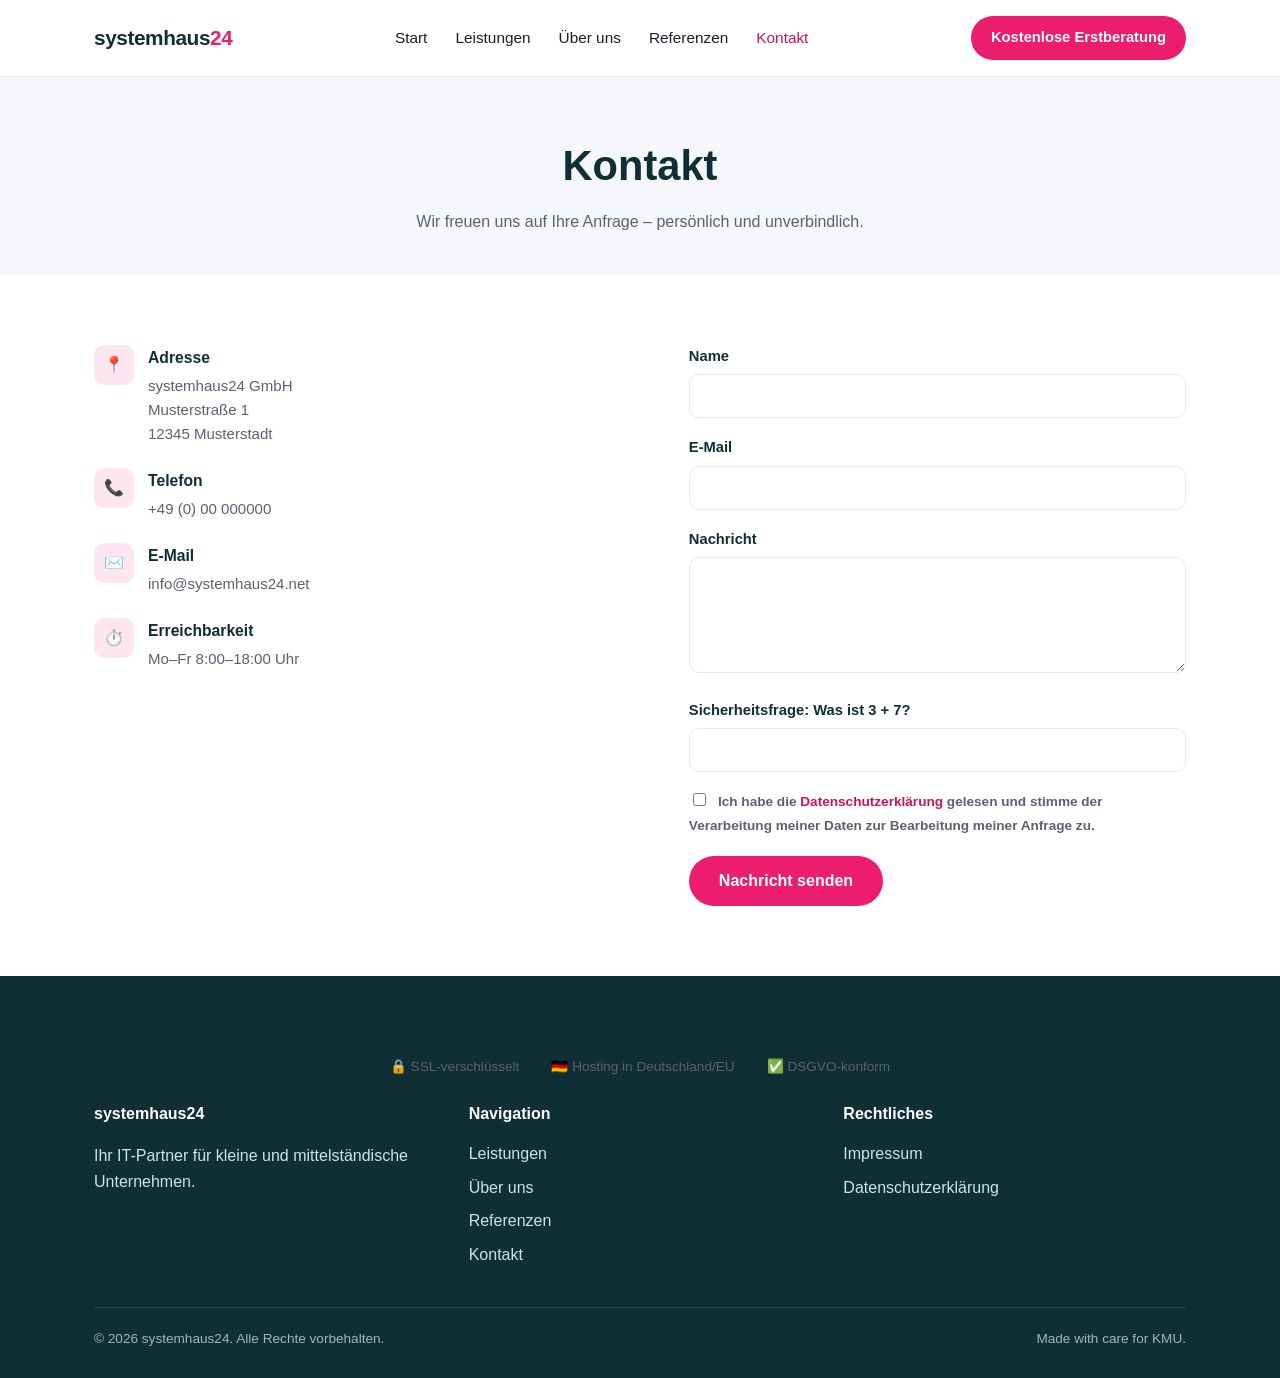
==== kontakt.html @ 68f6e26b "Initial static website for systemhaus24.net Vollstaendige statische Seite (HTML/CSS/Vanilla-JS) gema" ====
<!DOCTYPE html>
<html lang="de">
<head>
<meta charset="UTF-8">
<meta name="viewport" content="width=device-width, initial-scale=1.0">
<title>Kontakt – systemhaus24</title>
<meta name="description" content="Nehmen Sie Kontakt zu systemhaus24 auf – kostenlose Erstberatung für Ihre IT.">
<link rel="icon" href="assets/favicon.svg" type="image/svg+xml">
<link rel="stylesheet" href="css/style.css">
</head>
<body>

<header class="site-header">
  <nav class="nav">
    <a href="index.html" class="logo">systemhaus<span>24</span></a>
    <ul class="nav-links">
      <li><a href="index.html">Start</a></li>
      <li><a href="leistungen.html">Leistungen</a></li>
      <li><a href="ueber-uns.html">Über uns</a></li>
      <li><a href="referenzen.html">Referenzen</a></li>
      <li><a href="kontakt.html" class="active">Kontakt</a></li>
    </ul>
    <a href="kontakt.html" class="nav-cta">Kostenlose Erstberatung</a>
    <button class="nav-toggle" aria-label="Menü öffnen">☰</button>
  </nav>
</header>

<main>
  <div class="page-header">
    <div class="container">
      <h1>Kontakt</h1>
      <p>Wir freuen uns auf Ihre Anfrage – persönlich und unverbindlich.</p>
    </div>
  </div>

  <section>
    <div class="container">
      <div class="contact-grid">
        <div class="contact-info">
          <div class="item">
            <div class="icon">📍</div>
            <div>
              <h4>Adresse</h4>
              <p>systemhaus24 GmbH<br>Musterstraße 1<br>12345 Musterstadt</p>
            </div>
          </div>
          <div class="item">
            <div class="icon">📞</div>
            <div>
              <h4>Telefon</h4>
              <p>+49 (0) 00 000000</p>
            </div>
          </div>
          <div class="item">
            <div class="icon">✉️</div>
            <div>
              <h4>E-Mail</h4>
              <p>info@systemhaus24.net</p>
            </div>
          </div>
          <div class="item">
            <div class="icon">⏱️</div>
            <div>
              <h4>Erreichbarkeit</h4>
              <p>Mo–Fr 8:00–18:00 Uhr</p>
            </div>
          </div>
        </div>

        <div>
          <!--
            Formular-Versand über Formspree (EU-Region wählen, z.B. formspree.io Region "eu").
            Platzhalter-Endpoint: bitte durch eigene Formspree-Form-ID ersetzen:
            https://formspree.io/f/DEINE_FORM_ID
          -->
          <form class="contact-form" action="https://formspree.io/f/DEINE_FORM_ID" method="POST">
            <div class="form-group">
              <label for="name">Name</label>
              <input type="text" id="name" name="name" required>
            </div>
            <div class="form-group">
              <label for="email">E-Mail</label>
              <input type="email" id="email" name="email" required>
            </div>
            <div class="form-group">
              <label for="message">Nachricht</label>
              <textarea id="message" name="message" rows="5" required></textarea>
            </div>

            <!-- Honeypot-Feld: für Menschen unsichtbar, Bots füllen es oft trotzdem aus -->
            <div class="form-group honeypot-field">
              <label for="company">Firma</label>
              <input type="text" id="company" name="company" tabindex="-1" autocomplete="off">
            </div>

            <div class="form-group">
              <label for="captcha-answer">Sicherheitsfrage: Was ist <span id="captcha-a"></span> + <span id="captcha-b"></span>?</label>
              <input type="number" id="captcha-answer" name="captcha-answer" required>
            </div>

            <div class="form-group">
              <label><input type="checkbox" required style="width:auto; display:inline-block; margin-right:8px;">
                <span class="form-consent">Ich habe die <a href="datenschutz.html">Datenschutzerklärung</a> gelesen und stimme der Verarbeitung meiner Daten zur Bearbeitung meiner Anfrage zu.</span>
              </label>
            </div>

            <button type="submit" class="btn btn-primary">Nachricht senden</button>
          </form>
        </div>
      </div>
    </div>
  </section>
</main>

<footer class="site-footer">
  <div class="container">
    <div class="trust-strip">
      <span>🔒 SSL-verschlüsselt</span>
      <span>🇩🇪 Hosting in Deutschland/EU</span>
      <span>✅ DSGVO-konform</span>
    </div>
    <div class="footer-grid">
      <div>
        <h4>systemhaus24</h4>
        <p>Ihr IT-Partner für kleine und mittelständische Unternehmen.</p>
      </div>
      <div>
        <h4>Navigation</h4>
        <ul>
          <li><a href="leistungen.html">Leistungen</a></li>
          <li><a href="ueber-uns.html">Über uns</a></li>
          <li><a href="referenzen.html">Referenzen</a></li>
          <li><a href="kontakt.html">Kontakt</a></li>
        </ul>
      </div>
      <div>
        <h4>Rechtliches</h4>
        <ul>
          <li><a href="impressum.html">Impressum</a></li>
          <li><a href="datenschutz.html">Datenschutzerklärung</a></li>
        </ul>
      </div>
    </div>
    <div class="footer-bottom">
      <span>© 2026 systemhaus24. Alle Rechte vorbehalten.</span>
      <span>Made with care for KMU.</span>
    </div>
  </div>
</footer>

<script src="js/main.js"></script>
</body>
</html>
---- css/style.css ----
/* systemhaus24.net — Stylesheet */

:root {
  --color-bg: #ffffff;
  --color-bg-alt: #f6f7fb;
  --color-text: #1a1d29;
  --color-text-muted: #5b6172;
  --color-border: #e7e9f0;
  --color-petrol: #0f2e35;
  --color-pink: #ec1d6f;
  --color-pink-dark: #c8125a;
  --color-pink-light: #fde6f0;
  --radius: 14px;
  --shadow: 0 8px 30px rgba(15, 46, 53, 0.08);
  --font: -apple-system, BlinkMacSystemFont, "Segoe UI", Roboto, "Helvetica Neue", Arial, sans-serif;
}

* { box-sizing: border-box; }
html { scroll-behavior: smooth; }

body {
  margin: 0;
  font-family: var(--font);
  color: var(--color-text);
  background: var(--color-bg);
  line-height: 1.6;
  -webkit-font-smoothing: antialiased;
}

img { max-width: 100%; display: block; }

a { color: var(--color-pink-dark); text-decoration: none; }
a:hover { text-decoration: underline; }

.container {
  max-width: 1140px;
  margin: 0 auto;
  padding: 0 24px;
}

/* Header */
.site-header {
  position: sticky;
  top: 0;
  z-index: 100;
  background: rgba(255, 255, 255, 0.92);
  backdrop-filter: blur(8px);
  border-bottom: 1px solid var(--color-border);
}

.nav {
  display: flex;
  align-items: center;
  justify-content: space-between;
  padding: 16px 24px;
  max-width: 1140px;
  margin: 0 auto;
}

.logo {
  font-weight: 800;
  font-size: 1.3rem;
  color: var(--color-petrol);
  letter-spacing: -0.02em;
}
.logo span { color: var(--color-pink); }

.nav-links {
  display: flex;
  gap: 28px;
  list-style: none;
  margin: 0;
  padding: 0;
}
.nav-links a {
  color: var(--color-text);
  font-weight: 500;
  font-size: 0.96rem;
}
.nav-links a.active { color: var(--color-pink-dark); }

.nav-cta {
  background: var(--color-pink);
  color: #fff;
  padding: 10px 20px;
  border-radius: 999px;
  font-weight: 600;
  font-size: 0.92rem;
  white-space: nowrap;
}
.nav-cta:hover { background: var(--color-pink-dark); text-decoration: none; }

.nav-toggle {
  display: none;
  background: none;
  border: none;
  font-size: 1.6rem;
  cursor: pointer;
  color: var(--color-petrol);
}

/* Hero */
.hero {
  background: linear-gradient(160deg, var(--color-bg-alt) 0%, #ffffff 60%);
  padding: 90px 0 70px;
  text-align: center;
}
.hero h1 {
  font-size: clamp(2.2rem, 5vw, 3.4rem);
  font-weight: 800;
  letter-spacing: -0.02em;
  color: var(--color-petrol);
  margin: 0 0 18px;
}
.hero h1 .accent { color: var(--color-pink); }
.hero p.lead {
  font-size: 1.2rem;
  color: var(--color-text-muted);
  max-width: 640px;
  margin: 0 auto 32px;
}
.hero-actions { display: flex; gap: 16px; justify-content: center; flex-wrap: wrap; }

.btn {
  display: inline-block;
  padding: 14px 28px;
  border-radius: 999px;
  font-weight: 600;
  font-size: 1rem;
  border: 2px solid transparent;
  cursor: pointer;
}
.btn-primary {
  background: var(--color-pink);
  color: #fff;
}
.btn-primary:hover { background: var(--color-pink-dark); text-decoration: none; }
.btn-secondary {
  background: transparent;
  color: var(--color-petrol);
  border-color: var(--color-border);
}
.btn-secondary:hover { border-color: var(--color-petrol); text-decoration: none; }

/* Sections */
section { padding: 70px 0; }
.section-alt { background: var(--color-bg-alt); }

.section-head { text-align: center; max-width: 680px; margin: 0 auto 48px; }
.section-head .eyebrow {
  color: var(--color-pink-dark);
  font-weight: 700;
  text-transform: uppercase;
  letter-spacing: 0.08em;
  font-size: 0.8rem;
}
.section-head h2 {
  font-size: clamp(1.7rem, 3vw, 2.4rem);
  color: var(--color-petrol);
  margin: 8px 0 12px;
  letter-spacing: -0.01em;
}
.section-head p { color: var(--color-text-muted); }

/* Card grid */
.grid {
  display: grid;
  grid-template-columns: repeat(auto-fit, minmax(260px, 1fr));
  gap: 24px;
}

.card {
  background: #fff;
  border: 1px solid var(--color-border);
  border-radius: var(--radius);
  padding: 32px 28px;
  transition: transform 0.18s ease, box-shadow 0.18s ease;
}
.card:hover { transform: translateY(-4px); box-shadow: var(--shadow); }

.card .icon {
  width: 48px;
  height: 48px;
  border-radius: 12px;
  background: var(--color-pink-light);
  display: flex;
  align-items: center;
  justify-content: center;
  font-size: 1.4rem;
  margin-bottom: 18px;
}
.card h3 { margin: 0 0 8px; font-size: 1.15rem; color: var(--color-petrol); }
.card p { margin: 0; color: var(--color-text-muted); font-size: 0.96rem; }

/* Why us */
.why-grid {
  display: grid;
  grid-template-columns: repeat(auto-fit, minmax(220px, 1fr));
  gap: 32px;
  text-align: center;
}
.why-grid .icon {
  width: 56px; height: 56px; margin: 0 auto 14px;
  border-radius: 50%;
  background: var(--color-petrol);
  color: #fff;
  display: flex; align-items: center; justify-content: center;
  font-size: 1.4rem;
}
.why-grid h3 { color: var(--color-petrol); font-size: 1.05rem; margin: 0 0 6px; }
.why-grid p { color: var(--color-text-muted); font-size: 0.92rem; margin: 0; }

/* Testimonials */
.testimonial {
  background: #fff;
  border-left: 4px solid var(--color-pink);
  border-radius: var(--radius);
  padding: 28px;
  box-shadow: var(--shadow);
}
.testimonial p.quote { font-style: italic; margin: 0 0 14px; }
.testimonial .author { font-weight: 700; color: var(--color-petrol); font-size: 0.92rem; }

/* CTA band */
.cta-band {
  background: var(--color-petrol);
  color: #fff;
  text-align: center;
  border-radius: var(--radius);
  padding: 56px 32px;
  margin: 0 24px;
}
.cta-band h2 { margin: 0 0 12px; font-size: 1.9rem; }
.cta-band p { color: #cfe3e1; margin: 0 0 28px; }

/* Trust strip */
.trust-strip {
  display: flex;
  flex-wrap: wrap;
  justify-content: center;
  gap: 32px;
  padding: 24px 0;
  font-size: 0.85rem;
  color: var(--color-text-muted);
}
.trust-strip span { display: flex; align-items: center; gap: 8px; }

/* Footer */
.site-footer {
  background: var(--color-petrol);
  color: #cfe3e1;
  padding: 56px 0 28px;
}
.footer-grid {
  display: grid;
  grid-template-columns: repeat(auto-fit, minmax(180px, 1fr));
  gap: 32px;
  margin-bottom: 32px;
}
.footer-grid h4 { color: #fff; margin: 0 0 14px; font-size: 1rem; }
.footer-grid ul { list-style: none; padding: 0; margin: 0; }
.footer-grid li { margin-bottom: 8px; }
.footer-grid a { color: #cfe3e1; }
.footer-grid a:hover { color: var(--color-pink); }
.footer-bottom {
  border-top: 1px solid rgba(255,255,255,0.12);
  padding-top: 20px;
  display: flex;
  flex-wrap: wrap;
  justify-content: space-between;
  gap: 12px;
  font-size: 0.85rem;
  color: #9fb8b6;
}

/* Forms */
.form-group { margin-bottom: 18px; text-align: left; }
.form-group label { display: block; font-weight: 600; margin-bottom: 6px; font-size: 0.92rem; color: var(--color-petrol); }
.form-group input,
.form-group textarea {
  width: 100%;
  padding: 12px 14px;
  border: 1px solid var(--color-border);
  border-radius: 10px;
  font-family: inherit;
  font-size: 1rem;
}
.form-group input:focus,
.form-group textarea:focus { outline: 2px solid var(--color-pink); border-color: var(--color-pink); }
.form-consent { font-size: 0.85rem; color: var(--color-text-muted); }
.form-consent a { color: var(--color-pink-dark); }
.honeypot-field { position: absolute; left: -9999px; opacity: 0; }

.contact-grid {
  display: grid;
  grid-template-columns: 1.1fr 1fr;
  gap: 48px;
  align-items: start;
}
.contact-info .item { display: flex; gap: 14px; margin-bottom: 22px; }
.contact-info .item .icon {
  width: 40px; height: 40px; border-radius: 10px;
  background: var(--color-pink-light); flex-shrink: 0;
  display: flex; align-items: center; justify-content: center;
}
.contact-info h4 { margin: 0 0 4px; color: var(--color-petrol); font-size: 0.98rem; }
.contact-info p { margin: 0; color: var(--color-text-muted); font-size: 0.94rem; }

/* Legal pages */
.legal-content { max-width: 760px; margin: 0 auto; }
.legal-content h2 { color: var(--color-petrol); margin-top: 40px; }
.legal-content h2:first-child { margin-top: 0; }
.legal-content p, .legal-content li { color: var(--color-text-muted); }

/* Breadcrumb-ish page header */
.page-header {
  background: var(--color-bg-alt);
  padding: 56px 0 40px;
  text-align: center;
}
.page-header h1 { color: var(--color-petrol); margin: 0 0 10px; font-size: clamp(1.8rem, 4vw, 2.6rem); }
.page-header p { color: var(--color-text-muted); max-width: 600px; margin: 0 auto; }

@media (max-width: 860px) {
  .contact-grid { grid-template-columns: 1fr; }
}

@media (max-width: 760px) {
  .nav-links, .nav-cta { display: none; }
  .nav-toggle { display: block; }
  .nav-links.open {
    display: flex;
    flex-direction: column;
    gap: 16px;
    position: absolute;
    top: 100%;
    left: 0; right: 0;
    background: #fff;
    padding: 20px 24px;
    border-bottom: 1px solid var(--color-border);
  }
  .nav-cta.open { display: inline-block; margin: 0 24px 16px; }
}
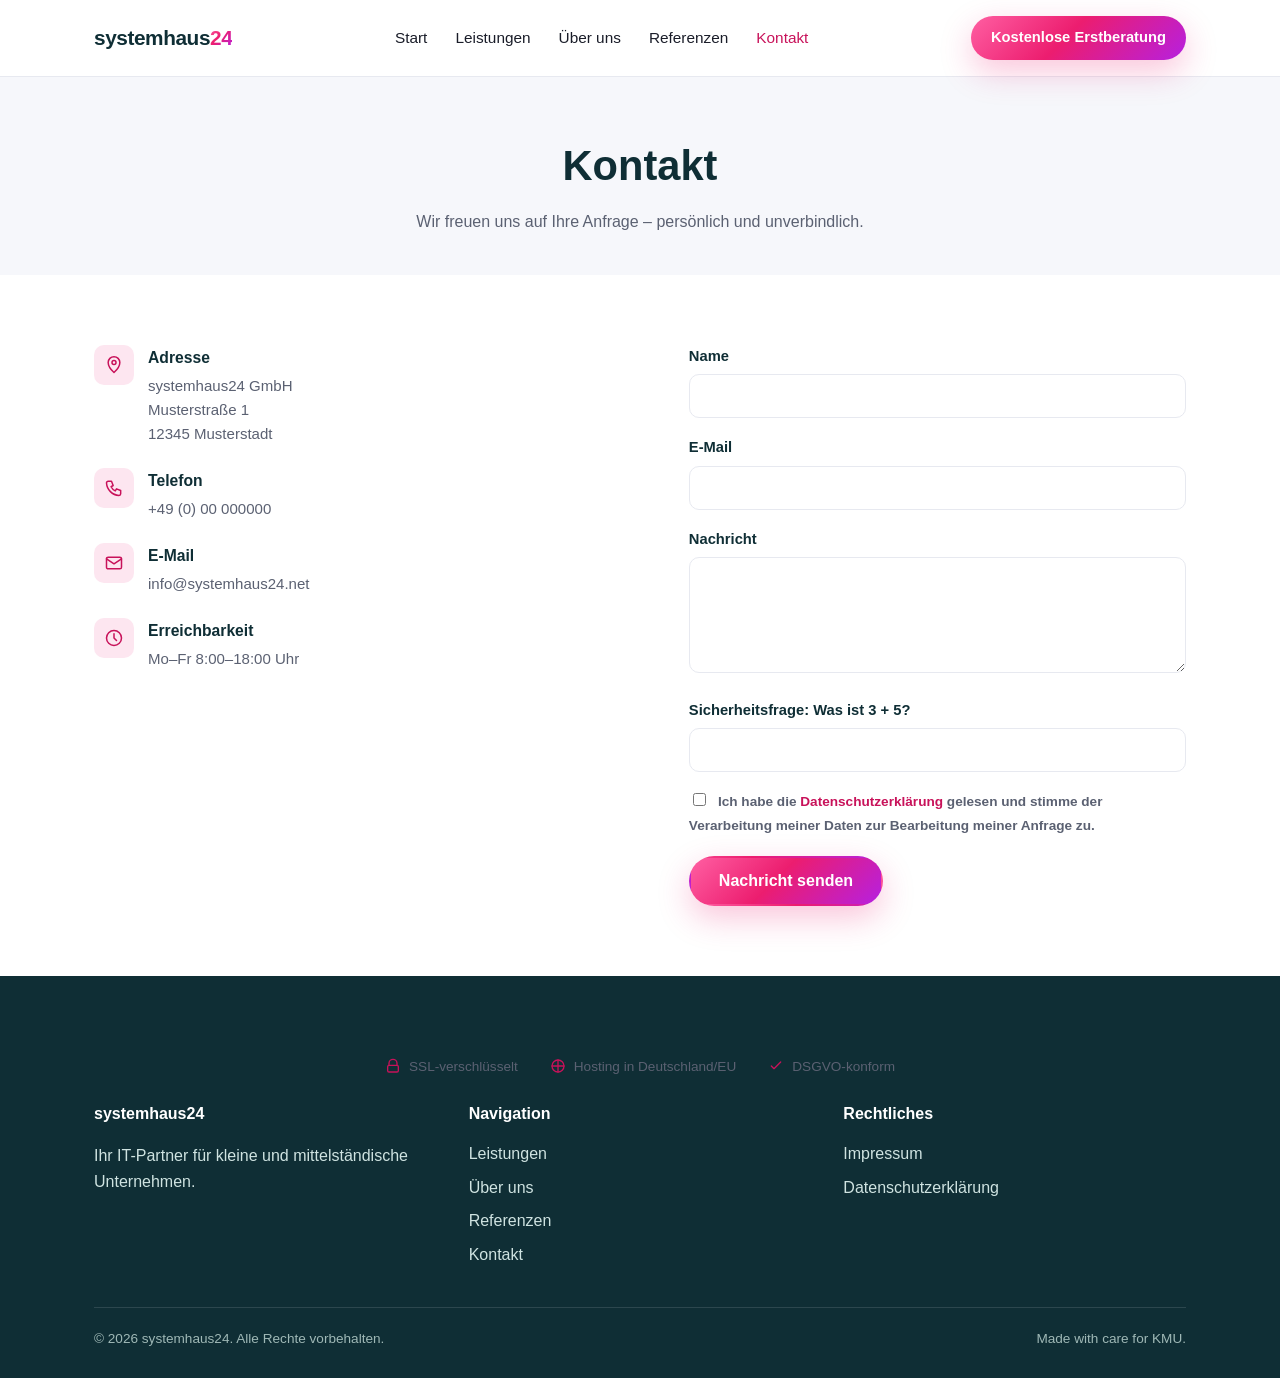
==== commit 07d764de: "Overhaul leistungen.html with real content depth, replace emoji icons sitewide Leistungen-Seite war " ====
--- a/kontakt.html
+++ b/kontakt.html
@@ -38,28 +38,28 @@
       <div class="contact-grid">
         <div class="contact-info">
           <div class="item">
-            <div class="icon">📍</div>
+            <div class="icon"><svg viewBox="0 0 24 24" width="20" height="20" stroke="var(--color-pink-dark)" fill="none" stroke-width="1.8" stroke-linecap="round" stroke-linejoin="round"><path d="M12 21s7-6.2 7-12a7 7 0 00-14 0c0 5.8 7 12 7 12z"/><circle cx="12" cy="9" r="2.4"/></svg></div>
             <div>
               <h4>Adresse</h4>
               <p>systemhaus24 GmbH<br>Musterstraße 1<br>12345 Musterstadt</p>
             </div>
           </div>
           <div class="item">
-            <div class="icon">📞</div>
+            <div class="icon"><svg viewBox="0 0 24 24" width="20" height="20" stroke="var(--color-pink-dark)" fill="none" stroke-width="1.8" stroke-linecap="round" stroke-linejoin="round"><path d="M5 4h4l2 5-2.5 1.5a11 11 0 005 5L15 13l5 2v4a2 2 0 01-2 2A16 16 0 013 6a2 2 0 012-2z"/></svg></div>
             <div>
               <h4>Telefon</h4>
               <p>+49 (0) 00 000000</p>
             </div>
           </div>
           <div class="item">
-            <div class="icon">✉️</div>
+            <div class="icon"><svg viewBox="0 0 24 24" width="20" height="20" stroke="var(--color-pink-dark)" fill="none" stroke-width="1.8" stroke-linecap="round" stroke-linejoin="round"><rect x="3" y="5" width="18" height="14" rx="2"/><path d="M3 7l9 6 9-6"/></svg></div>
             <div>
               <h4>E-Mail</h4>
               <p>info@systemhaus24.net</p>
             </div>
           </div>
           <div class="item">
-            <div class="icon">⏱️</div>
+            <div class="icon"><svg viewBox="0 0 24 24" width="20" height="20" stroke="var(--color-pink-dark)" fill="none" stroke-width="1.8" stroke-linecap="round" stroke-linejoin="round"><circle cx="12" cy="12" r="9"/><path d="M12 7v5l3 3"/></svg></div>
             <div>
               <h4>Erreichbarkeit</h4>
               <p>Mo–Fr 8:00–18:00 Uhr</p>
@@ -115,9 +115,9 @@
 <footer class="site-footer">
   <div class="container">
     <div class="trust-strip">
-      <span>🔒 SSL-verschlüsselt</span>
-      <span>🇩🇪 Hosting in Deutschland/EU</span>
-      <span>✅ DSGVO-konform</span>
+      <span><svg viewBox="0 0 24 24"><path d="M6 11V8a6 6 0 1112 0v3"/><rect x="4" y="11" width="16" height="10" rx="2"/></svg> SSL-verschlüsselt</span>
+      <span><svg viewBox="0 0 24 24"><circle cx="12" cy="12" r="9"/><path d="M12 3v18M3 12h18"/></svg> Hosting in Deutschland/EU</span>
+      <span><svg viewBox="0 0 24 24"><path d="M5 12l4 4L19 6"/></svg> DSGVO-konform</span>
     </div>
     <div class="footer-grid">
       <div>
--- a/css/style.css
+++ b/css/style.css
@@ -10,8 +10,12 @@
   --color-pink: #ec1d6f;
   --color-pink-dark: #c8125a;
   --color-pink-light: #fde6f0;
-  --radius: 14px;
+  --color-violet: #7b2ff7;
+  --gradient-pink: linear-gradient(135deg, #ff5fa2 0%, #ec1d6f 45%, #b620e0 100%);
+  --gradient-pink-soft: linear-gradient(135deg, rgba(255, 95, 162, 0.14) 0%, rgba(182, 32, 224, 0.10) 100%);
+  --radius: 16px;
   --shadow: 0 8px 30px rgba(15, 46, 53, 0.08);
+  --shadow-pink: 0 12px 32px rgba(236, 29, 111, 0.25);
   --font: -apple-system, BlinkMacSystemFont, "Segoe UI", Roboto, "Helvetica Neue", Arial, sans-serif;
 }
 
@@ -63,7 +67,12 @@
   color: var(--color-petrol);
   letter-spacing: -0.02em;
 }
-.logo span { color: var(--color-pink); }
+.logo span {
+  background: var(--gradient-pink);
+  -webkit-background-clip: text;
+  background-clip: text;
+  color: transparent;
+}
 
 .nav-links {
   display: flex;
@@ -80,15 +89,17 @@
 .nav-links a.active { color: var(--color-pink-dark); }
 
 .nav-cta {
-  background: var(--color-pink);
+  background: var(--gradient-pink);
   color: #fff;
   padding: 10px 20px;
   border-radius: 999px;
   font-weight: 600;
   font-size: 0.92rem;
   white-space: nowrap;
-}
-.nav-cta:hover { background: var(--color-pink-dark); text-decoration: none; }
+  box-shadow: var(--shadow-pink);
+  transition: transform 0.18s ease, box-shadow 0.18s ease;
+}
+.nav-cta:hover { transform: translateY(-1px); box-shadow: 0 16px 36px rgba(236, 29, 111, 0.34); text-decoration: none; }
 
 .nav-toggle {
   display: none;
@@ -101,25 +112,120 @@
 
 /* Hero */
 .hero {
-  background: linear-gradient(160deg, var(--color-bg-alt) 0%, #ffffff 60%);
-  padding: 90px 0 70px;
-  text-align: center;
+  position: relative;
+  overflow: hidden;
+  padding: 100px 0 90px;
+  background: var(--color-bg);
+}
+.hero::before {
+  content: "";
+  position: absolute;
+  top: -180px;
+  right: -160px;
+  width: 560px;
+  height: 560px;
+  border-radius: 50%;
+  background: var(--gradient-pink);
+  opacity: 0.16;
+  filter: blur(10px);
+  z-index: 0;
+}
+.hero::after {
+  content: "";
+  position: absolute;
+  bottom: -220px;
+  left: -180px;
+  width: 460px;
+  height: 460px;
+  border-radius: 50%;
+  background: var(--gradient-pink);
+  opacity: 0.10;
+  filter: blur(10px);
+  z-index: 0;
+}
+.hero .container {
+  position: relative;
+  z-index: 1;
+  display: grid;
+  grid-template-columns: 1.05fr 0.95fr;
+  gap: 56px;
+  align-items: center;
+  text-align: left;
+}
+.hero-copy .eyebrow-pill {
+  display: inline-flex;
+  align-items: center;
+  gap: 8px;
+  background: var(--color-pink-light);
+  color: var(--color-pink-dark);
+  font-weight: 700;
+  font-size: 0.78rem;
+  letter-spacing: 0.04em;
+  text-transform: uppercase;
+  padding: 8px 16px;
+  border-radius: 999px;
+  margin-bottom: 20px;
 }
 .hero h1 {
-  font-size: clamp(2.2rem, 5vw, 3.4rem);
+  font-size: clamp(2.2rem, 4.6vw, 3.4rem);
   font-weight: 800;
   letter-spacing: -0.02em;
   color: var(--color-petrol);
   margin: 0 0 18px;
 }
-.hero h1 .accent { color: var(--color-pink); }
+.hero h1 .accent {
+  background: var(--gradient-pink);
+  -webkit-background-clip: text;
+  background-clip: text;
+  color: transparent;
+}
 .hero p.lead {
   font-size: 1.2rem;
   color: var(--color-text-muted);
-  max-width: 640px;
-  margin: 0 auto 32px;
-}
-.hero-actions { display: flex; gap: 16px; justify-content: center; flex-wrap: wrap; }
+  max-width: 520px;
+  margin: 0 0 32px;
+}
+.hero-actions { display: flex; gap: 16px; flex-wrap: wrap; }
+
+.hero-media {
+  position: relative;
+}
+.hero-media img {
+  width: 100%;
+  height: 420px;
+  object-fit: cover;
+  border-radius: 24px;
+  box-shadow: var(--shadow);
+}
+.hero-media .stat-card {
+  position: absolute;
+  bottom: -24px;
+  left: -24px;
+  background: #fff;
+  border-radius: var(--radius);
+  padding: 18px 22px;
+  box-shadow: var(--shadow-pink);
+  display: flex;
+  align-items: center;
+  gap: 14px;
+}
+.hero-media .stat-card .stat-icon {
+  width: 44px; height: 44px; border-radius: 12px;
+  background: var(--gradient-pink);
+  display: flex; align-items: center; justify-content: center;
+  font-size: 1.3rem;
+}
+.hero-media .stat-card strong { display: block; color: var(--color-petrol); font-size: 1.1rem; }
+.hero-media .stat-card span { color: var(--color-text-muted); font-size: 0.82rem; }
+
+@media (max-width: 900px) {
+  .hero .container { grid-template-columns: 1fr; text-align: center; }
+  .hero-copy { order: 1; }
+  .hero-media { order: 2; margin-top: 12px; }
+  .hero p.lead { margin: 0 auto 32px; }
+  .hero-actions { justify-content: center; }
+  .hero-media .stat-card { left: 50%; transform: translateX(-50%); bottom: -20px; }
+}
 
 .btn {
   display: inline-block;
@@ -131,16 +237,19 @@
   cursor: pointer;
 }
 .btn-primary {
-  background: var(--color-pink);
+  background: var(--gradient-pink);
   color: #fff;
-}
-.btn-primary:hover { background: var(--color-pink-dark); text-decoration: none; }
+  box-shadow: var(--shadow-pink);
+  transition: transform 0.18s ease, box-shadow 0.18s ease;
+}
+.btn-primary:hover { transform: translateY(-2px); box-shadow: 0 18px 40px rgba(236, 29, 111, 0.32); text-decoration: none; }
 .btn-secondary {
   background: transparent;
   color: var(--color-petrol);
   border-color: var(--color-border);
-}
-.btn-secondary:hover { border-color: var(--color-petrol); text-decoration: none; }
+  transition: border-color 0.18s ease, transform 0.18s ease;
+}
+.btn-secondary:hover { border-color: var(--color-pink); transform: translateY(-2px); text-decoration: none; }
 
 /* Sections */
 section { padding: 70px 0; }
@@ -174,15 +283,15 @@
   border: 1px solid var(--color-border);
   border-radius: var(--radius);
   padding: 32px 28px;
-  transition: transform 0.18s ease, box-shadow 0.18s ease;
-}
-.card:hover { transform: translateY(-4px); box-shadow: var(--shadow); }
+  transition: transform 0.18s ease, box-shadow 0.18s ease, border-color 0.18s ease;
+}
+.card:hover { transform: translateY(-4px); box-shadow: var(--shadow); border-color: transparent; }
 
 .card .icon {
   width: 48px;
   height: 48px;
   border-radius: 12px;
-  background: var(--color-pink-light);
+  background: var(--gradient-pink-soft);
   display: flex;
   align-items: center;
   justify-content: center;
@@ -192,6 +301,219 @@
 .card h3 { margin: 0 0 8px; font-size: 1.15rem; color: var(--color-petrol); }
 .card p { margin: 0; color: var(--color-text-muted); font-size: 0.96rem; }
 
+/* Line icons (replace emoji for a more professional feel) */
+.icon-line {
+  width: 48px;
+  height: 48px;
+  border-radius: 12px;
+  background: var(--gradient-pink-soft);
+  display: flex;
+  align-items: center;
+  justify-content: center;
+  margin-bottom: 18px;
+  flex-shrink: 0;
+}
+.icon-line svg { width: 24px; height: 24px; stroke: var(--color-pink-dark); fill: none; stroke-width: 1.7; stroke-linecap: round; stroke-linejoin: round; }
+.icon-line.sm { width: 40px; height: 40px; border-radius: 10px; margin-bottom: 0; }
+.icon-line.sm svg { width: 20px; height: 20px; }
+.icon-line.on-dark { background: rgba(255,255,255,0.12); }
+.icon-line.on-dark svg { stroke: #fff; }
+
+/* Stats bar */
+.stats-bar {
+  display: grid;
+  grid-template-columns: repeat(4, 1fr);
+  gap: 1px;
+  background: var(--color-border);
+  border: 1px solid var(--color-border);
+  border-radius: var(--radius);
+  overflow: hidden;
+}
+.stats-bar .stat {
+  background: #fff;
+  padding: 28px 20px;
+  text-align: center;
+}
+.stats-bar .stat strong {
+  display: block;
+  font-size: clamp(1.6rem, 3vw, 2.1rem);
+  background: var(--gradient-pink);
+  -webkit-background-clip: text;
+  background-clip: text;
+  color: transparent;
+  font-weight: 800;
+}
+.stats-bar .stat span { color: var(--color-text-muted); font-size: 0.86rem; }
+
+/* Feature list with checks */
+.feature-list { list-style: none; margin: 0; padding: 0; }
+.feature-list li {
+  display: flex;
+  align-items: flex-start;
+  gap: 10px;
+  margin-bottom: 12px;
+  color: var(--color-text);
+  font-size: 0.96rem;
+}
+.feature-list .check {
+  width: 20px; height: 20px;
+  border-radius: 50%;
+  background: var(--gradient-pink);
+  color: #fff;
+  flex-shrink: 0;
+  display: flex; align-items: center; justify-content: center;
+  font-size: 0.7rem;
+  margin-top: 2px;
+}
+
+/* Leistungsblock (alternating detailed service sections) */
+.service-block {
+  display: grid;
+  grid-template-columns: 0.85fr 1.15fr;
+  gap: 48px;
+  align-items: start;
+  padding: 48px 0;
+  border-bottom: 1px solid var(--color-border);
+}
+.service-block:last-child { border-bottom: none; }
+.service-block .service-number {
+  font-size: 0.8rem;
+  font-weight: 700;
+  color: var(--color-pink-dark);
+  letter-spacing: 0.05em;
+}
+.service-block h3 { color: var(--color-petrol); font-size: 1.5rem; margin: 8px 0 14px; }
+.service-block .service-intro p { color: var(--color-text-muted); margin: 0; }
+
+@media (max-width: 860px) {
+  .service-block { grid-template-columns: 1fr; gap: 20px; }
+}
+
+/* Pricing / package comparison table */
+.pricing-grid {
+  display: grid;
+  grid-template-columns: repeat(3, 1fr);
+  gap: 24px;
+}
+.pricing-card {
+  background: #fff;
+  border: 1px solid var(--color-border);
+  border-radius: var(--radius);
+  padding: 32px 28px;
+  position: relative;
+}
+.pricing-card.featured {
+  border: 2px solid transparent;
+  background: linear-gradient(#fff, #fff) padding-box, var(--gradient-pink) border-box;
+  box-shadow: var(--shadow-pink);
+  transform: translateY(-8px);
+}
+.pricing-card .badge {
+  position: absolute; top: -14px; left: 28px;
+  background: var(--gradient-pink);
+  color: #fff;
+  font-size: 0.74rem;
+  font-weight: 700;
+  padding: 5px 14px;
+  border-radius: 999px;
+}
+.pricing-card h3 { color: var(--color-petrol); margin: 0 0 6px; font-size: 1.2rem; }
+.pricing-card .price-tag { color: var(--color-text-muted); font-size: 0.9rem; margin-bottom: 20px; }
+.pricing-card .price-tag strong { color: var(--color-petrol); font-size: 1.6rem; display: block; }
+
+@media (max-width: 860px) {
+  .pricing-grid { grid-template-columns: 1fr; }
+  .pricing-card.featured { transform: none; }
+}
+
+/* Process steps */
+.process-steps {
+  display: grid;
+  grid-template-columns: repeat(4, 1fr);
+  gap: 24px;
+  position: relative;
+}
+.process-step { text-align: left; position: relative; padding-top: 8px; }
+.process-step .num {
+  display: inline-flex;
+  align-items: center;
+  justify-content: center;
+  width: 40px; height: 40px;
+  border-radius: 50%;
+  background: var(--color-petrol);
+  color: #fff;
+  font-weight: 700;
+  margin-bottom: 16px;
+}
+.process-step h4 { color: var(--color-petrol); margin: 0 0 8px; font-size: 1.02rem; }
+.process-step p { color: var(--color-text-muted); font-size: 0.9rem; margin: 0; }
+
+@media (max-width: 860px) {
+  .process-steps { grid-template-columns: 1fr 1fr; }
+}
+
+/* FAQ accordion (native details/summary, no JS needed) */
+.faq-list { max-width: 760px; margin: 0 auto; }
+.faq-item {
+  border-bottom: 1px solid var(--color-border);
+  padding: 6px 0;
+}
+.faq-item summary {
+  cursor: pointer;
+  list-style: none;
+  display: flex;
+  align-items: center;
+  justify-content: space-between;
+  gap: 16px;
+  padding: 16px 4px;
+  font-weight: 600;
+  color: var(--color-petrol);
+  font-size: 1rem;
+}
+.faq-item summary::-webkit-details-marker { display: none; }
+.faq-item summary::after {
+  content: "+";
+  font-size: 1.4rem;
+  color: var(--color-pink-dark);
+  flex-shrink: 0;
+  transition: transform 0.2s ease;
+}
+.faq-item[open] summary::after { transform: rotate(45deg); }
+.faq-item p { color: var(--color-text-muted); margin: 0 0 18px; padding: 0 4px; }
+
+/* Bento-style image grid */
+.bento {
+  display: grid;
+  grid-template-columns: repeat(4, 1fr);
+  grid-template-rows: repeat(2, 220px);
+  gap: 20px;
+}
+.bento-item {
+  position: relative;
+  border-radius: var(--radius);
+  overflow: hidden;
+  box-shadow: var(--shadow);
+}
+.bento-item img { width: 100%; height: 100%; object-fit: cover; transition: transform 0.4s ease; }
+.bento-item:hover img { transform: scale(1.06); }
+.bento-item .overlay {
+  position: absolute;
+  inset: 0;
+  background: linear-gradient(180deg, rgba(15,46,53,0) 40%, rgba(15,46,53,0.78) 100%);
+  display: flex;
+  align-items: flex-end;
+  padding: 18px;
+}
+.bento-item .overlay span { color: #fff; font-weight: 700; font-size: 0.98rem; }
+.bento-item.span-2 { grid-column: span 2; }
+.bento-item.span-row-2 { grid-row: span 2; }
+
+@media (max-width: 860px) {
+  .bento { grid-template-columns: repeat(2, 1fr); grid-template-rows: repeat(3, 200px); }
+  .bento-item.span-2 { grid-column: span 2; }
+  .bento-item.span-row-2 { grid-row: span 1; }
+}
+
 /* Why us */
 .why-grid {
   display: grid;
@@ -202,10 +524,11 @@
 .why-grid .icon {
   width: 56px; height: 56px; margin: 0 auto 14px;
   border-radius: 50%;
-  background: var(--color-petrol);
+  background: var(--gradient-pink);
   color: #fff;
   display: flex; align-items: center; justify-content: center;
   font-size: 1.4rem;
+  box-shadow: var(--shadow-pink);
 }
 .why-grid h3 { color: var(--color-petrol); font-size: 1.05rem; margin: 0 0 6px; }
 .why-grid p { color: var(--color-text-muted); font-size: 0.92rem; margin: 0; }
@@ -223,15 +546,62 @@
 
 /* CTA band */
 .cta-band {
+  position: relative;
+  overflow: hidden;
   background: var(--color-petrol);
   color: #fff;
   text-align: center;
-  border-radius: var(--radius);
+  border-radius: 24px;
   padding: 56px 32px;
   margin: 0 24px;
 }
+.cta-band::before {
+  content: "";
+  position: absolute;
+  inset: 0;
+  background: var(--gradient-pink);
+  opacity: 0.22;
+}
+.cta-band > * { position: relative; z-index: 1; }
 .cta-band h2 { margin: 0 0 12px; font-size: 1.9rem; }
 .cta-band p { color: #cfe3e1; margin: 0 0 28px; }
+.cta-band .btn-primary {
+  background: #fff;
+  color: var(--color-pink-dark);
+  box-shadow: 0 12px 32px rgba(0,0,0,0.2);
+}
+.cta-band .btn-primary:hover { transform: translateY(-2px); }
+
+/* Image + text split section */
+.split {
+  display: grid;
+  grid-template-columns: 1fr 1fr;
+  gap: 56px;
+  align-items: center;
+}
+.split img {
+  width: 100%;
+  height: 380px;
+  object-fit: cover;
+  border-radius: 24px;
+  box-shadow: var(--shadow);
+}
+.split .eyebrow {
+  color: var(--color-pink-dark);
+  font-weight: 700;
+  text-transform: uppercase;
+  letter-spacing: 0.08em;
+  font-size: 0.8rem;
+}
+.split h2 { color: var(--color-petrol); font-size: clamp(1.6rem, 3vw, 2.2rem); margin: 8px 0 16px; }
+.split p { color: var(--color-text-muted); margin: 0 0 16px; }
+.split.reverse .split-media { order: 2; }
+.split.reverse .split-copy { order: 1; }
+
+@media (max-width: 860px) {
+  .split { grid-template-columns: 1fr; }
+  .split .split-media, .split .split-copy { order: initial; }
+}
 
 /* Trust strip */
 .trust-strip {
@@ -244,6 +614,7 @@
   color: var(--color-text-muted);
 }
 .trust-strip span { display: flex; align-items: center; gap: 8px; }
+.trust-strip svg { width: 16px; height: 16px; stroke: var(--color-pink-dark); fill: none; stroke-width: 2; stroke-linecap: round; stroke-linejoin: round; }
 
 /* Footer */
 .site-footer {
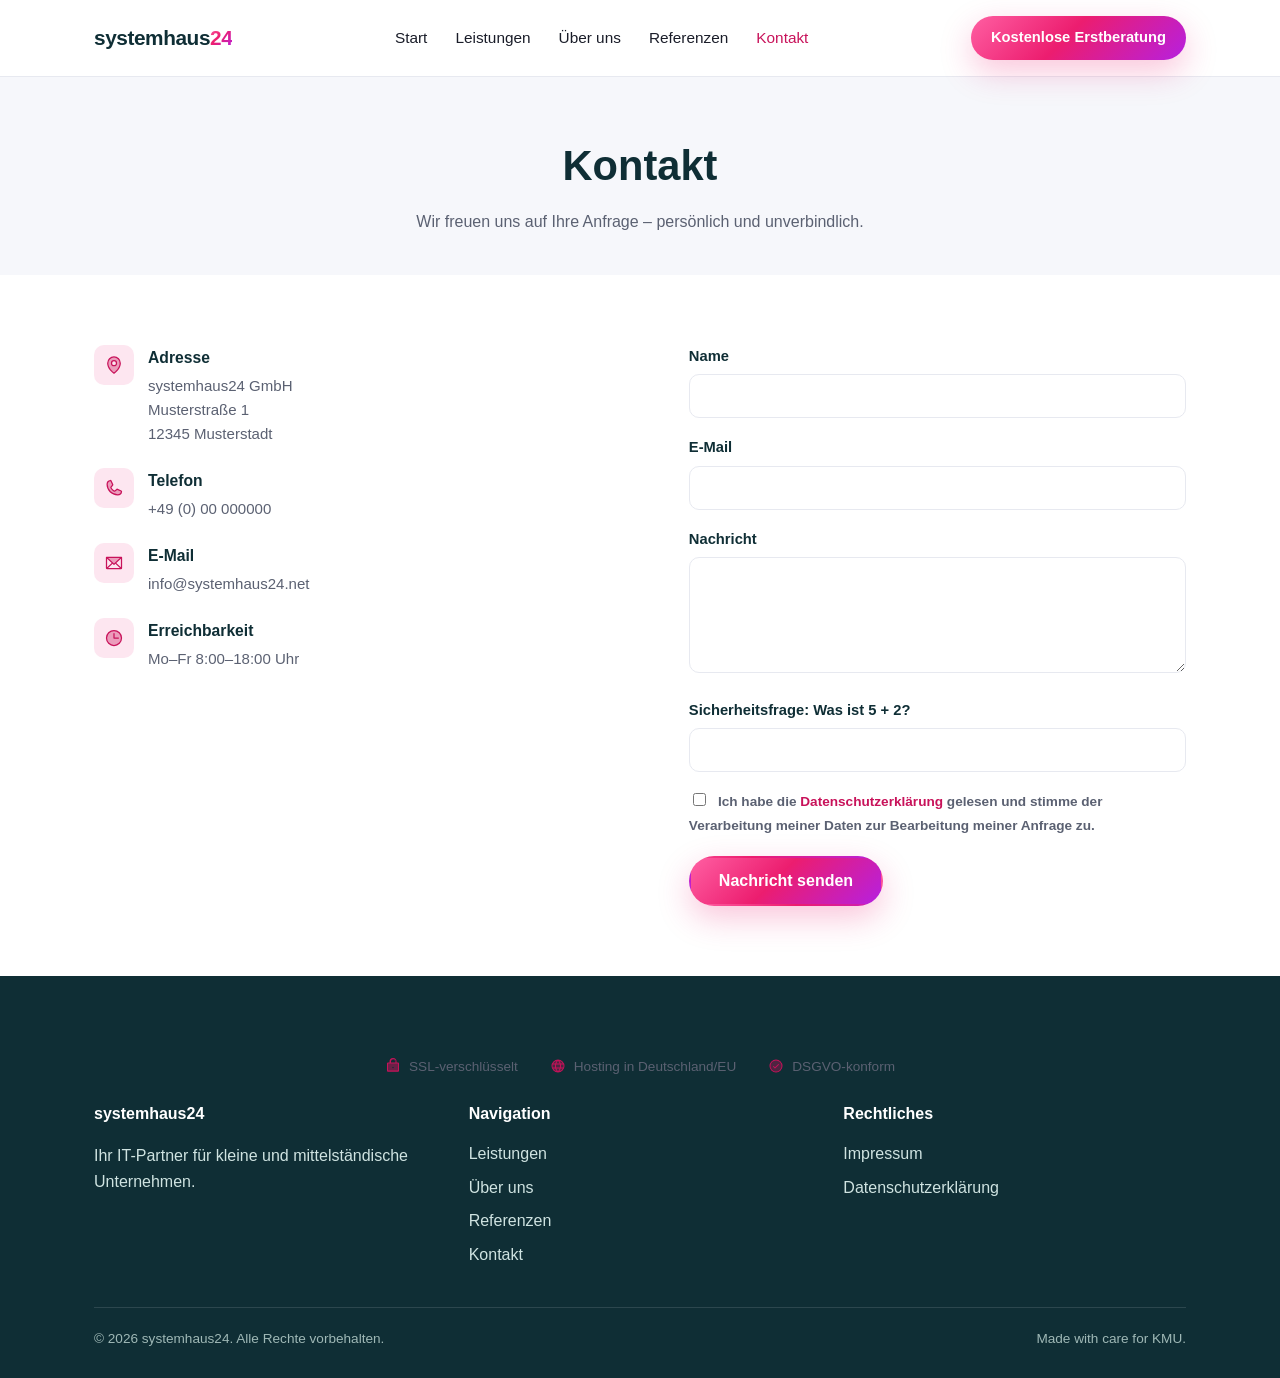
==== commit 2b7778d0: "Replace hand-drawn line icons with Phosphor duotone icons Die selbst gezeichneten Single-Stroke-Icon" ====
--- a/kontakt.html
+++ b/kontakt.html
@@ -38,28 +38,28 @@
       <div class="contact-grid">
         <div class="contact-info">
           <div class="item">
-            <div class="icon"><svg viewBox="0 0 24 24" width="20" height="20" stroke="var(--color-pink-dark)" fill="none" stroke-width="1.8" stroke-linecap="round" stroke-linejoin="round"><path d="M12 21s7-6.2 7-12a7 7 0 00-14 0c0 5.8 7 12 7 12z"/><circle cx="12" cy="9" r="2.4"/></svg></div>
+            <div class="icon"><svg viewBox="0 0 256 256" width="20" height="20" fill="var(--color-pink-dark)"><path d="M128,24a80,80,0,0,0-80,80c0,72,80,128,80,128s80-56,80-128A80,80,0,0,0,128,24Zm0,112a32,32,0,1,1,32-32A32,32,0,0,1,128,136Z" opacity="0.35"/><path d="M128,64a40,40,0,1,0,40,40A40,40,0,0,0,128,64Zm0,64a24,24,0,1,1,24-24A24,24,0,0,1,128,128Zm0-112a88.1,88.1,0,0,0-88,88c0,31.4,14.51,64.68,42,96.25a254.19,254.19,0,0,0,41.45,38.3,8,8,0,0,0,9.18,0A254.19,254.19,0,0,0,174,200.25c27.45-31.57,42-64.85,42-96.25A88.1,88.1,0,0,0,128,16Zm0,206c-16.53-13-72-60.75-72-118a72,72,0,0,1,144,0C200,161.23,144.53,209,128,222Z"/></svg></div>
             <div>
               <h4>Adresse</h4>
               <p>systemhaus24 GmbH<br>Musterstraße 1<br>12345 Musterstadt</p>
             </div>
           </div>
           <div class="item">
-            <div class="icon"><svg viewBox="0 0 24 24" width="20" height="20" stroke="var(--color-pink-dark)" fill="none" stroke-width="1.8" stroke-linecap="round" stroke-linejoin="round"><path d="M5 4h4l2 5-2.5 1.5a11 11 0 005 5L15 13l5 2v4a2 2 0 01-2 2A16 16 0 013 6a2 2 0 012-2z"/></svg></div>
+            <div class="icon"><svg viewBox="0 0 256 256" width="20" height="20" fill="var(--color-pink-dark)"><path d="M223.94,174.08A48.33,48.33,0,0,1,176,216,136,136,0,0,1,40,80,48.33,48.33,0,0,1,81.92,32.06a8,8,0,0,1,8.3,4.8l21.13,47.2a8,8,0,0,1-.66,7.53L89.32,117a7.93,7.93,0,0,0-.54,7.81c8.27,16.93,25.77,34.22,42.75,42.41a7.92,7.92,0,0,0,7.83-.59l25-21.3a8,8,0,0,1,7.59-.69l47.16,21.13A8,8,0,0,1,223.94,174.08Z" opacity="0.35"/><path d="M222.37,158.46l-47.11-21.11-.13-.06a16,16,0,0,0-15.17,1.4,8.12,8.12,0,0,0-.75.56L134.87,160c-15.42-7.49-31.34-23.29-38.83-38.51l20.78-24.71c.2-.25.39-.5.57-.77a16,16,0,0,0,1.32-15.06l0-.12L97.54,33.64a16,16,0,0,0-16.62-9.52A56.26,56.26,0,0,0,32,80c0,79.4,64.6,144,144,144a56.26,56.26,0,0,0,55.88-48.92A16,16,0,0,0,222.37,158.46ZM176,208A128.14,128.14,0,0,1,48,80,40.2,40.2,0,0,1,82.87,40a.61.61,0,0,0,0,.12l21,47L83.2,111.86a6.13,6.13,0,0,0-.57.77,16,16,0,0,0-1,15.7c9.06,18.53,27.73,37.06,46.46,46.11a16,16,0,0,0,15.75-1.14,8.44,8.44,0,0,0,.74-.56L168.89,152l47,21.05h0s.08,0,.11,0A40.21,40.21,0,0,1,176,208Z"/></svg></div>
             <div>
               <h4>Telefon</h4>
               <p>+49 (0) 00 000000</p>
             </div>
           </div>
           <div class="item">
-            <div class="icon"><svg viewBox="0 0 24 24" width="20" height="20" stroke="var(--color-pink-dark)" fill="none" stroke-width="1.8" stroke-linecap="round" stroke-linejoin="round"><rect x="3" y="5" width="18" height="14" rx="2"/><path d="M3 7l9 6 9-6"/></svg></div>
+            <div class="icon"><svg viewBox="0 0 256 256" width="20" height="20" fill="var(--color-pink-dark)"><path d="M224,56l-96,88L32,56Z" opacity="0.35"/><path d="M224,48H32a8,8,0,0,0-8,8V192a16,16,0,0,0,16,16H216a16,16,0,0,0,16-16V56A8,8,0,0,0,224,48Zm-96,85.15L52.57,64H203.43ZM98.71,128,40,181.81V74.19Zm11.84,10.85,12,11.05a8,8,0,0,0,10.82,0l12-11.05,58,53.15H52.57ZM157.29,128,216,74.18V181.82Z"/></svg></div>
             <div>
               <h4>E-Mail</h4>
               <p>info@systemhaus24.net</p>
             </div>
           </div>
           <div class="item">
-            <div class="icon"><svg viewBox="0 0 24 24" width="20" height="20" stroke="var(--color-pink-dark)" fill="none" stroke-width="1.8" stroke-linecap="round" stroke-linejoin="round"><circle cx="12" cy="12" r="9"/><path d="M12 7v5l3 3"/></svg></div>
+            <div class="icon"><svg viewBox="0 0 256 256" width="20" height="20" fill="var(--color-pink-dark)"><path d="M224,128a96,96,0,1,1-96-96A96,96,0,0,1,224,128Z" opacity="0.35"/><path d="M128,24A104,104,0,1,0,232,128,104.11,104.11,0,0,0,128,24Zm0,192a88,88,0,1,1,88-88A88.1,88.1,0,0,1,128,216Zm64-88a8,8,0,0,1-8,8H128a8,8,0,0,1-8-8V72a8,8,0,0,1,16,0v48h48A8,8,0,0,1,192,128Z"/></svg></div>
             <div>
               <h4>Erreichbarkeit</h4>
               <p>Mo–Fr 8:00–18:00 Uhr</p>
@@ -115,9 +115,9 @@
 <footer class="site-footer">
   <div class="container">
     <div class="trust-strip">
-      <span><svg viewBox="0 0 24 24"><path d="M6 11V8a6 6 0 1112 0v3"/><rect x="4" y="11" width="16" height="10" rx="2"/></svg> SSL-verschlüsselt</span>
-      <span><svg viewBox="0 0 24 24"><circle cx="12" cy="12" r="9"/><path d="M12 3v18M3 12h18"/></svg> Hosting in Deutschland/EU</span>
-      <span><svg viewBox="0 0 24 24"><path d="M5 12l4 4L19 6"/></svg> DSGVO-konform</span>
+      <span><svg viewBox="0 0 256 256" fill="currentColor"><path d="M208,80H176V56a48,48,0,0,0-96,0V80H48A16,16,0,0,0,32,96V208a16,16,0,0,0,16,16H208a16,16,0,0,0,16-16V96A16,16,0,0,0,208,80ZM96,56a32,32,0,0,1,64,0V80H96ZM140,152a12,12,0,1,1-12-12A12,12,0,0,1,140,152Z" opacity="0.5"/><path d="M208,72H184V56a56,56,0,0,0-112,0V72H48A16,16,0,0,0,32,88V200a16,16,0,0,0,16,16H208a16,16,0,0,0,16-16V88A16,16,0,0,0,208,72ZM96,56a40,40,0,0,1,80,0V72H96ZM208,200H48V88H208V200Z"/></svg> SSL-verschlüsselt</span>
+      <span><svg viewBox="0 0 256 256" fill="currentColor"><path d="M224,128a96,96,0,1,1-96-96A96,96,0,0,1,224,128Z" opacity="0.35"/><path d="M128,24A104,104,0,1,0,232,128,104.12,104.12,0,0,0,128,24Zm88,104a87.61,87.61,0,0,1-3.33,24H174.16a157.44,157.44,0,0,0,0-48h38.51A87.61,87.61,0,0,1,216,128ZM102,168H154a115.11,115.11,0,0,1-26,45A115.27,115.27,0,0,1,102,168Zm-3.9-16a140.84,140.84,0,0,1,0-48h59.88a140.84,140.84,0,0,1,0,48ZM40,128a87.61,87.61,0,0,1,3.33-24H81.84a157.44,157.44,0,0,0,0,48H43.33A87.61,87.61,0,0,1,40,128ZM154,88H102a115.11,115.11,0,0,1,26-45A115.27,115.27,0,0,1,154,88Zm52.33,0H170.71a135.28,135.28,0,0,0-22.3-45.6A88.29,88.29,0,0,1,206.37,88ZM107.59,42.4A135.28,135.28,0,0,0,85.29,88H49.63A88.29,88.29,0,0,1,107.59,42.4ZM49.63,168H85.29a135.28,135.28,0,0,0,22.3,45.6A88.29,88.29,0,0,1,49.63,168Zm98.78,45.6a135.28,135.28,0,0,0,22.3-45.6h35.66A88.29,88.29,0,0,1,148.41,213.6Z"/></svg> Hosting in Deutschland/EU</span>
+      <span><svg viewBox="0 0 256 256" fill="currentColor"><path d="M224,128a96,96,0,1,1-96-96A96,96,0,0,1,224,128Z" opacity="0.35"/><path d="M173.66,98.34a8,8,0,0,1,0,11.32l-56,56a8,8,0,0,1-11.32,0l-24-24a8,8,0,0,1,11.32-11.32L112,148.69l50.34-50.35A8,8,0,0,1,173.66,98.34ZM232,128A104,104,0,1,1,128,24,104.11,104.11,0,0,1,232,128Zm-16,0a88,88,0,1,0-88,88A88.1,88.1,0,0,0,216,128Z"/></svg> DSGVO-konform</span>
     </div>
     <div class="footer-grid">
       <div>
--- a/css/style.css
+++ b/css/style.css
@@ -11,8 +11,11 @@
   --color-pink-dark: #c8125a;
   --color-pink-light: #fde6f0;
   --color-violet: #7b2ff7;
+  --color-plum: #2a1130;
+  --color-plum-light: #3d1a45;
   --gradient-pink: linear-gradient(135deg, #ff5fa2 0%, #ec1d6f 45%, #b620e0 100%);
   --gradient-pink-soft: linear-gradient(135deg, rgba(255, 95, 162, 0.14) 0%, rgba(182, 32, 224, 0.10) 100%);
+  --gradient-plum: linear-gradient(155deg, #3d1a45 0%, #2a1130 100%);
   --radius: 16px;
   --shadow: 0 8px 30px rgba(15, 46, 53, 0.08);
   --shadow-pink: 0 12px 32px rgba(236, 29, 111, 0.25);
@@ -279,42 +282,89 @@
 }
 
 .card {
+  position: relative;
   background: #fff;
   border: 1px solid var(--color-border);
   border-radius: var(--radius);
-  padding: 32px 28px;
-  transition: transform 0.18s ease, box-shadow 0.18s ease, border-color 0.18s ease;
-}
-.card:hover { transform: translateY(-4px); box-shadow: var(--shadow); border-color: transparent; }
+  padding: 36px 28px 28px;
+  box-shadow: 0 2px 10px rgba(15, 46, 53, 0.04);
+  transition: transform 0.22s ease, box-shadow 0.22s ease, border-color 0.22s ease;
+  overflow: hidden;
+}
+.card::before {
+  content: "";
+  position: absolute;
+  top: 0; left: 0; right: 0;
+  height: 3px;
+  background: var(--gradient-pink);
+  opacity: 0;
+  transition: opacity 0.22s ease;
+}
+.card:hover {
+  transform: translateY(-6px);
+  box-shadow: var(--shadow);
+  border-color: transparent;
+}
+.card:hover::before { opacity: 1; }
+
+.card .card-index {
+  position: absolute;
+  top: 24px;
+  right: 26px;
+  font-size: 0.78rem;
+  font-weight: 700;
+  color: var(--color-border);
+  letter-spacing: 0.03em;
+}
 
 .card .icon {
-  width: 48px;
-  height: 48px;
-  border-radius: 12px;
+  width: 56px;
+  height: 56px;
+  border-radius: 50%;
   background: var(--gradient-pink-soft);
   display: flex;
   align-items: center;
   justify-content: center;
   font-size: 1.4rem;
-  margin-bottom: 18px;
-}
-.card h3 { margin: 0 0 8px; font-size: 1.15rem; color: var(--color-petrol); }
-.card p { margin: 0; color: var(--color-text-muted); font-size: 0.96rem; }
+  margin-bottom: 20px;
+  transition: transform 0.22s ease;
+}
+.card:hover .icon { transform: scale(1.08); }
+.card h3 { margin: 0 0 10px; font-size: 1.15rem; color: var(--color-petrol); }
+.card p { margin: 0 0 16px; color: var(--color-text-muted); font-size: 0.96rem; }
+
+.card .card-link {
+  display: inline-flex;
+  align-items: center;
+  gap: 6px;
+  font-size: 0.88rem;
+  font-weight: 700;
+  color: var(--color-pink-dark);
+}
+.card .card-link svg { width: 14px; height: 14px; stroke: var(--color-pink-dark); fill: none; stroke-width: 2.2; transition: transform 0.18s ease; }
+.card:hover .card-link svg { transform: translateX(3px); }
 
 /* Line icons (replace emoji for a more professional feel) */
 .icon-line {
   width: 48px;
   height: 48px;
-  border-radius: 12px;
+  border-radius: 14px;
   background: var(--gradient-pink-soft);
   display: flex;
   align-items: center;
   justify-content: center;
   margin-bottom: 18px;
   flex-shrink: 0;
-}
-.icon-line svg { width: 24px; height: 24px; stroke: var(--color-pink-dark); fill: none; stroke-width: 1.7; stroke-linecap: round; stroke-linejoin: round; }
+  color: var(--color-pink-dark);
+}
+.icon-line svg { width: 26px; height: 26px; fill: currentColor; }
 .icon-line.sm { width: 40px; height: 40px; border-radius: 10px; margin-bottom: 0; }
+.icon-line.lg {
+  width: 56px; height: 56px; border-radius: 50%;
+  transition: transform 0.22s ease;
+}
+.icon-line.lg svg { width: 26px; height: 26px; }
+.card:hover .icon-line.lg { transform: scale(1.08); }
 .icon-line.sm svg { width: 20px; height: 20px; }
 .icon-line.on-dark { background: rgba(255,255,255,0.12); }
 .icon-line.on-dark svg { stroke: #fff; }
@@ -480,6 +530,181 @@
 }
 .faq-item[open] summary::after { transform: rotate(45deg); }
 .faq-item p { color: var(--color-text-muted); margin: 0 0 18px; padding: 0 4px; }
+
+/* Services panel: sticky image + feature row list (replaces plain card grid) */
+.services-panel {
+  display: grid;
+  grid-template-columns: 0.85fr 1.15fr;
+  gap: 56px;
+  align-items: start;
+}
+.services-panel-media { position: sticky; top: 110px; }
+.services-panel-media .media-frame {
+  position: relative;
+  border-radius: 24px;
+  overflow: hidden;
+  box-shadow: var(--shadow);
+}
+.services-panel-media img { width: 100%; height: 480px; object-fit: cover; }
+.services-panel-media .media-caption {
+  position: absolute;
+  inset: auto 0 0 0;
+  background: linear-gradient(180deg, rgba(15,46,53,0) 0%, rgba(15,46,53,0.9) 100%);
+  padding: 80px 28px 24px;
+}
+.services-panel-media .media-caption strong {
+  display: block;
+  color: #fff;
+  font-size: 1.3rem;
+  margin-bottom: 4px;
+}
+.services-panel-media .media-caption span { color: #cfe3e1; font-size: 0.88rem; }
+
+.service-row {
+  display: grid;
+  grid-template-columns: 56px 1fr auto;
+  align-items: center;
+  gap: 20px;
+  padding: 22px 16px;
+  border-bottom: 1px solid var(--color-border);
+  border-radius: 12px;
+  transition: background 0.18s ease, padding-left 0.18s ease;
+  text-decoration: none;
+  color: inherit;
+}
+.service-row:hover { text-decoration: none; }
+.service-row:first-child { padding-top: 4px; }
+.service-row:hover { background: var(--color-bg-alt); padding-left: 22px; }
+.service-row .row-index {
+  grid-row: 1 / 3;
+  font-size: 0.74rem;
+  font-weight: 700;
+  color: var(--color-border);
+  align-self: start;
+  padding-top: 4px;
+}
+.service-row .icon-line { margin-bottom: 0; width: 52px; height: 52px; border-radius: 14px; }
+.service-row .row-copy h3 { margin: 0 0 4px; font-size: 1.08rem; color: var(--color-petrol); }
+.service-row .row-copy p { margin: 0; color: var(--color-text-muted); font-size: 0.92rem; }
+.service-row .row-arrow {
+  width: 36px; height: 36px;
+  border-radius: 50%;
+  border: 1px solid var(--color-border);
+  display: flex; align-items: center; justify-content: center;
+  opacity: 0;
+  transform: translateX(-6px);
+  transition: opacity 0.18s ease, transform 0.18s ease, background 0.18s ease, border-color 0.18s ease;
+  flex-shrink: 0;
+}
+.service-row .row-arrow svg { width: 16px; height: 16px; stroke: var(--color-pink-dark); fill: none; stroke-width: 2.2; }
+.service-row:hover .row-arrow { opacity: 1; transform: translateX(0); background: #fff; border-color: var(--color-pink); }
+
+@media (max-width: 900px) {
+  .services-panel { grid-template-columns: 1fr; }
+  .services-panel-media { position: static; }
+  .services-panel-media img { height: 280px; }
+  .service-row { grid-template-columns: 44px 1fr; }
+  .service-row .row-arrow { display: none; }
+}
+
+/* Services bento grid: asymmetric blocks, hierarchy via size + color */
+.bento-services {
+  display: grid;
+  grid-template-columns: repeat(3, 1fr);
+  grid-auto-rows: 150px;
+  gap: 20px;
+}
+.b-block {
+  position: relative;
+  border-radius: 20px;
+  padding: 26px;
+  display: flex;
+  flex-direction: column;
+  justify-content: flex-end;
+  overflow: hidden;
+  text-decoration: none;
+  color: inherit;
+  transition: transform 0.22s ease, box-shadow 0.22s ease;
+}
+.b-block:hover { transform: translateY(-4px); box-shadow: var(--shadow); text-decoration: none; }
+
+.b-block.b-light { background: #fff; border: 1px solid var(--color-border); }
+.b-block.b-tint { background: linear-gradient(135deg, #ffe1ee 0%, #fdd2e8 100%); border: 1px solid rgba(236,29,111,0.16); }
+.b-block.b-dark { background: var(--gradient-plum); color: #fff; }
+.b-block.b-cta {
+  background: var(--gradient-pink);
+  color: #fff;
+  align-items: flex-start;
+  justify-content: center;
+}
+
+.b-feature { grid-column: 1 / 3; grid-row: 1 / 3; justify-content: flex-end; }
+.b-feature img { position: absolute; inset: 0; width: 100%; height: 100%; object-fit: cover; z-index: 0; }
+.b-feature::before {
+  content: "";
+  position: absolute; inset: 0;
+  background: linear-gradient(180deg, rgba(42,17,48,0.05) 30%, rgba(42,17,48,0.92) 100%);
+  z-index: 1;
+}
+.b-feature > * { position: relative; z-index: 2; }
+.b-feature .b-icon { background: rgba(255,255,255,0.16); color: #fff; }
+
+.b-cloud { grid-column: 3; grid-row: 1; }
+.b-security { grid-column: 3; grid-row: 2; }
+.b-managed { grid-column: 1 / 3; grid-row: 3; flex-direction: row; align-items: center; justify-content: flex-start; gap: 20px; }
+.b-support { grid-column: 3; grid-row: 3; }
+.b-infra { grid-column: 1 / 3; grid-row: 4; flex-direction: row; align-items: center; justify-content: flex-start; gap: 20px; }
+.b-cta { grid-column: 3; grid-row: 4; }
+
+.b-block .b-icon {
+  width: 44px; height: 44px;
+  border-radius: 12px;
+  background: var(--gradient-pink-soft);
+  display: flex; align-items: center; justify-content: center;
+  margin-bottom: 14px;
+  flex-shrink: 0;
+  color: var(--color-pink-dark);
+}
+.b-block .b-icon svg { width: 24px; height: 24px; fill: currentColor; }
+.b-block.b-dark .b-icon { background: rgba(255,255,255,0.14); color: #fff; }
+.b-block.b-tint .b-icon { background: rgba(255,255,255,0.65); }
+.b-block.b-cta .b-icon { background: rgba(255,255,255,0.22); color: #fff; }
+
+.b-block h3 { margin: 0 0 4px; font-size: 1.02rem; color: var(--color-petrol); }
+.b-block.b-dark h3, .b-block.b-cta h3, .b-block.b-feature h3 { color: #fff; }
+.b-block.b-feature h3 { font-size: 1.5rem; }
+.b-block p { margin: 0; font-size: 0.86rem; color: var(--color-text-muted); }
+.b-block.b-dark p { color: #cfe3e1; }
+.b-block.b-cta p { color: rgba(255,255,255,0.9); }
+.b-block.b-feature p { color: #cfe3e1; }
+
+.b-managed .b-icon, .b-infra .b-icon { margin-bottom: 0; }
+.b-managed .b-copy h3, .b-infra .b-copy h3 { font-size: 1.05rem; }
+
+.b-cta .cta-arrow {
+  margin-top: auto;
+  display: flex; align-items: center; gap: 6px;
+  font-weight: 700; font-size: 0.9rem;
+}
+.b-cta .cta-arrow svg { width: 16px; height: 16px; stroke: #fff; fill: none; stroke-width: 2.2; transition: transform 0.18s ease; }
+.b-cta:hover .cta-arrow svg { transform: translateX(4px); }
+
+@media (max-width: 860px) {
+  .bento-services { grid-template-columns: repeat(2, 1fr); grid-auto-rows: 160px; }
+  .b-feature { grid-column: 1 / 3; grid-row: 1 / 3; }
+  .b-cloud { grid-column: 1; grid-row: 3; }
+  .b-security { grid-column: 2; grid-row: 3; }
+  .b-managed { grid-column: 1 / 3; grid-row: 4; }
+  .b-support { grid-column: 1; grid-row: 5; }
+  .b-cta { grid-column: 2; grid-row: 5; }
+  .b-infra { grid-column: 1 / 3; grid-row: 6; }
+}
+@media (max-width: 600px) {
+  .bento-services { grid-template-columns: 1fr; grid-auto-rows: auto; }
+  .b-block { grid-column: 1 !important; grid-row: auto !important; min-height: 140px; }
+  .b-feature { min-height: 280px; }
+  .b-managed, .b-infra { flex-direction: row; }
+}
 
 /* Bento-style image grid */
 .bento {
@@ -614,7 +839,7 @@
   color: var(--color-text-muted);
 }
 .trust-strip span { display: flex; align-items: center; gap: 8px; }
-.trust-strip svg { width: 16px; height: 16px; stroke: var(--color-pink-dark); fill: none; stroke-width: 2; stroke-linecap: round; stroke-linejoin: round; }
+.trust-strip svg { width: 16px; height: 16px; fill: var(--color-pink-dark); }
 
 /* Footer */
 .site-footer {
